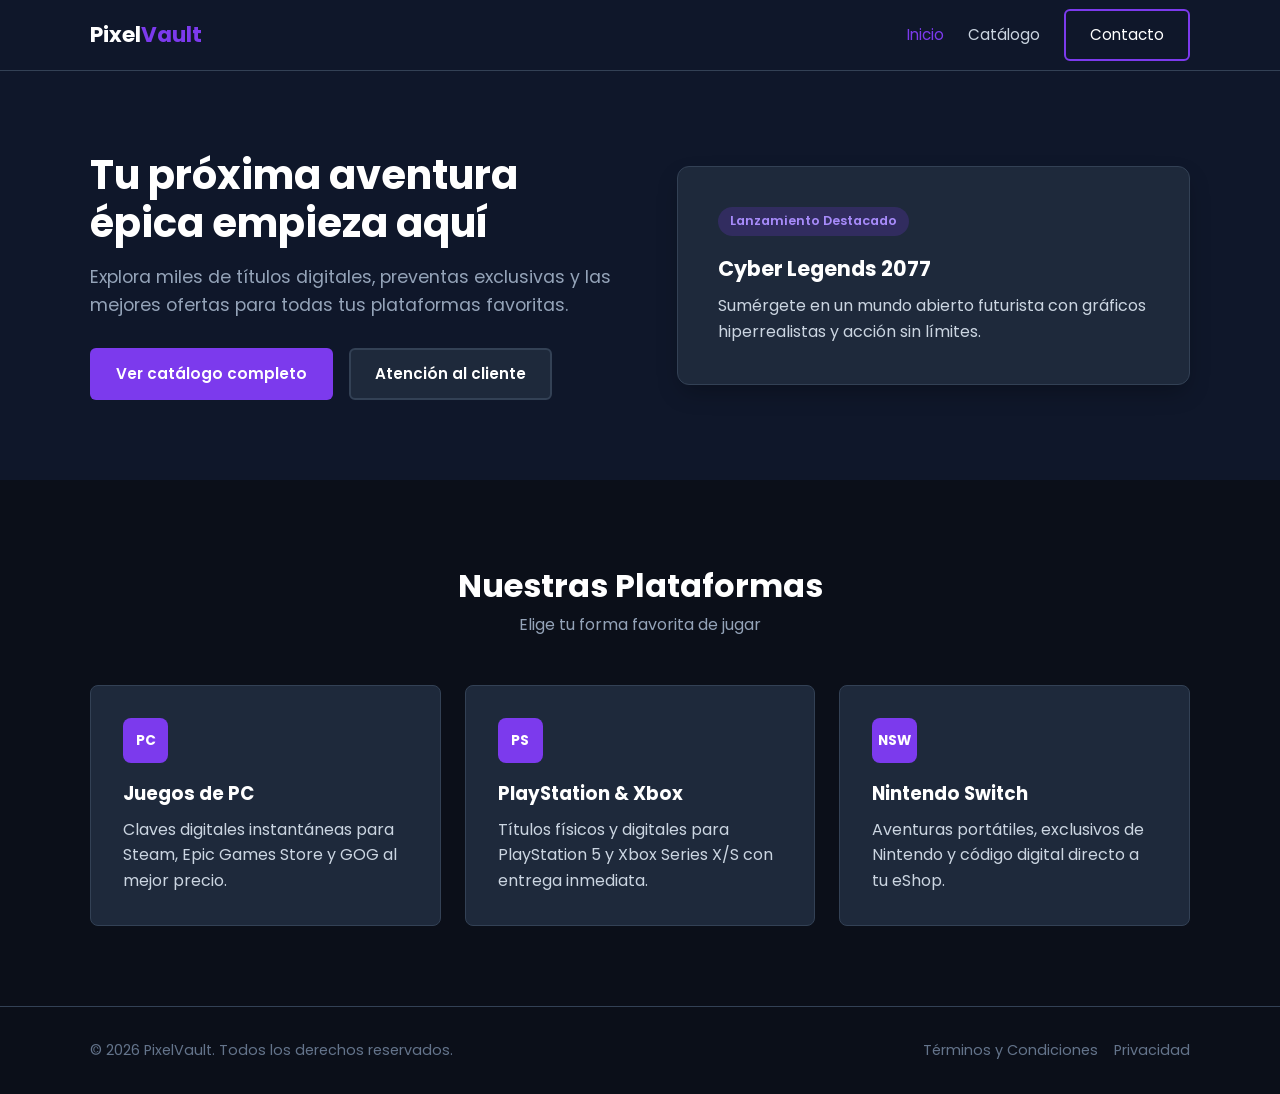
==== index.html @ 60fe0678 "Práctica 3. Creación página web" ====
<!DOCTYPE html>
<html lang="es">
<head>
    <meta charset="UTF-8">
    <meta name="viewport" content="width=device-width, initial-scale=1.0">
    <title>PixelVault &bull; Inicio</title>
    <link rel="preconnect" href="https://fonts.googleapis.com">
    <link rel="preconnect" href="https://fonts.gstatic.com" crossorigin>
    <link href="https://fonts.googleapis.com/css2?family=Poppins:wght@300;400;600;700&display=swap" rel="stylesheet">
    <link rel="stylesheet" href="styles.css">
</head>
<body>

    <header class="header">
        <div class="container navbar">
            <a href="index.html" class="brand-logo">Pixel<span>Vault</span></a>
            <nav class="nav-links">
                <a href="index.html" class="active">Inicio</a>
                <a href="catalogo.html">Catálogo</a>
                <a href="contacto.html" class="btn btn-outline">Contacto</a>
            </nav>
        </div>
    </header>

    <main>
        <section class="hero">
            <div class="container hero-content">
                <div class="hero-text">
                    <h1>Tu próxima aventura épica empieza aquí</h1>
                    <p>Explora miles de títulos digitales, preventas exclusivas y las mejores ofertas para todas tus plataformas favoritas.</p>
                    <div class="hero-actions">
                        <a href="catalogo.html" class="btn btn-primary">Ver catálogo completo</a>
                        <a href="contacto.html" class="btn btn-secondary">Atención al cliente</a>
                    </div>
                </div>
                <div class="hero-card">
                    <div class="card-badge">Lanzamiento Destacado</div>
                    <h3>Cyber Legends 2077</h3>
                    <p>Sumérgete en un mundo abierto futurista con gráficos hiperrealistas y acción sin límites.</p>
                </div>
            </div>
        </section>

        <section class="services">
            <div class="container">
                <div class="section-title">
                    <h2>Nuestras Plataformas</h2>
                    <p>Elige tu forma favorita de jugar</p>
                </div>
                <div class="cards-grid">
                    <article class="card">
                        <div class="card-icon">PC</div>
                        <h3>Juegos de PC</h3>
                        <p>Claves digitales instantáneas para Steam, Epic Games Store y GOG al mejor precio.</p>
                    </article>
                    <article class="card">
                        <div class="card-icon">PS</div>
                        <h3>PlayStation & Xbox</h3>
                        <p>Títulos físicos y digitales para PlayStation 5 y Xbox Series X/S con entrega inmediata.</p>
                    </article>
                    <article class="card">
                        <div class="card-icon">NSW</div>
                        <h3>Nintendo Switch</h3>
                        <p>Aventuras portátiles, exclusivos de Nintendo y código digital directo a tu eShop.</p>
                    </article>
                </div>
            </div>
        </section>
    </main>

    <footer class="footer">
        <div class="container footer-content">
            <p>&copy; 2026 PixelVault. Todos los derechos reservados.</p>
            <div class="footer-links">
                <a href="#">Términos y Condiciones</a>
                <a href="#">Privacidad</a>
            </div>
        </div>
    </footer>

</body>
</html>
---- styles.css ----
:root {
    --primary: #7c3aed;
    --primary-hover: #6d28d9;
    --dark: #0f172a;
    --text: #cbd5e1;
    --light-bg: #1e293b;
    --white: #ffffff;
    --border: #334155;
    --font-main: 'Poppins', sans-serif;
    --transition: all 0.25s ease;
}

* {
    margin: 0;
    padding: 0;
    box-sizing: border-box;
}

body {
    font-family: var(--font-main);
    color: var(--text);
    background-color: #0b0f19;
    line-height: 1.6;
}

a {
    text-decoration: none;
    color: inherit;
}

.container {
    width: 90%;
    max-width: 1100px;
    margin: 0 auto;
}

.btn {
    display: inline-block;
    padding: 0.75rem 1.5rem;
    border-radius: 6px;
    font-weight: 600;
    font-size: 0.95rem;
    cursor: pointer;
    transition: var(--transition);
    border: 2px solid transparent;
}

.btn-primary {
    background-color: var(--primary);
    color: var(--white);
}

.btn-primary:hover {
    background-color: var(--primary-hover);
}

.btn-secondary {
    background-color: var(--light-bg);
    color: var(--white);
    border-color: var(--border);
}

.btn-secondary:hover {
    background-color: #334155;
}

.btn-outline {
    border-color: var(--primary);
    color: var(--white);
}

.btn-outline:hover {
    background-color: var(--primary);
    color: var(--white);
}

.btn-block {
    width: 100%;
}

.header {
    background-color: #0f172a;
    border-bottom: 1px solid var(--border);
    position: sticky;
    top: 0;
    z-index: 100;
}

.navbar {
    display: flex;
    justify-content: space-between;
    align-items: center;
    height: 70px;
}

.brand-logo {
    font-size: 1.35rem;
    font-weight: 700;
    color: var(--white);
}

.brand-logo span {
    color: var(--primary);
}

.nav-links {
    display: flex;
    align-items: center;
    gap: 1.5rem;
}

.nav-links a {
    font-size: 0.95rem;
    font-weight: 400;
    transition: var(--transition);
}

.nav-links a:hover,
.nav-links a.active {
    color: var(--primary);
}

.hero {
    padding: 5rem 0;
    background-color: #0f172a;
}

.hero-content {
    display: flex;
    align-items: center;
    justify-content: space-between;
    gap: 3rem;
}

.hero-text {
    flex: 1;
}

.hero-text h1 {
    font-size: 2.5rem;
    color: var(--white);
    line-height: 1.2;
    margin-bottom: 1rem;
}

.hero-text p {
    font-size: 1.1rem;
    margin-bottom: 1.8rem;
    color: #94a3b8;
}

.hero-actions {
    display: flex;
    gap: 1rem;
}

.hero-card {
    flex: 0.8;
    background-color: var(--light-bg);
    padding: 2.5rem;
    border-radius: 12px;
    border: 1px solid var(--border);
    box-shadow: 0 10px 25px -5px rgba(0, 0, 0, 0.3);
}

.card-badge {
    display: inline-block;
    padding: 0.25rem 0.75rem;
    background-color: rgba(124, 58, 237, 0.2);
    color: #a78bfa;
    font-size: 0.8rem;
    font-weight: 600;
    border-radius: 20px;
    margin-bottom: 1rem;
}

.hero-card h3 {
    font-size: 1.3rem;
    color: var(--white);
    margin-bottom: 0.5rem;
}

.services, .catalog-section {
    padding: 5rem 0;
}

.section-title, .page-header {
    text-align: center;
    margin-bottom: 3rem;
}

.page-header {
    padding: 4rem 0 2rem;
    background-color: #0f172a;
    border-bottom: 1px solid var(--border);
}

.section-title h2, .page-header h1 {
    font-size: 2rem;
    color: var(--white);
}

.section-title p, .page-header p {
    color: #94a3b8;
}

.cards-grid {
    display: flex;
    gap: 1.5rem;
    justify-content: space-between;
}

.card {
    flex: 1;
    background-color: var(--light-bg);
    padding: 2rem;
    border: 1px solid var(--border);
    border-radius: 8px;
    transition: var(--transition);
}

.card:hover {
    border-color: var(--primary);
    transform: translateY(-4px);
}

.card-icon {
    font-size: 0.85rem;
    font-weight: 700;
    background-color: var(--primary);
    color: var(--white);
    width: 45px;
    height: 45px;
    display: flex;
    align-items: center;
    justify-content: center;
    border-radius: 8px;
    margin-bottom: 1rem;
}

.card h3 {
    font-size: 1.15rem;
    color: var(--white);
    margin-bottom: 0.5rem;
}

.platform-tag {
    font-size: 0.8rem;
    color: #a78bfa;
    font-weight: 600;
    margin-bottom: 0.75rem;
}

.price-box {
    margin-top: 1.5rem;
    display: flex;
    align-items: center;
    gap: 0.75rem;
}

.old-price {
    text-decoration: line-through;
    color: #64748b;
    font-size: 0.9rem;
}

.price {
    font-size: 1.25rem;
    font-weight: 700;
    color: var(--white);
}

.contact {
    padding: 5rem 0;
}

.contact-box {
    display: flex;
    gap: 3rem;
    background-color: var(--light-bg);
    border: 1px solid var(--border);
    padding: 3rem;
    border-radius: 12px;
}

.contact-info {
    flex: 1;
}

.contact-info h2 {
    font-size: 1.8rem;
    color: var(--white);
    margin-bottom: 1rem;
}

.contact-info p {
    color: #94a3b8;
    margin-bottom: 2rem;
}

.info-item {
    margin-bottom: 0.75rem;
}

.contact-form {
    flex: 1;
    display: flex;
    flex-direction: column;
    gap: 1.2rem;
}

.form-group {
    display: flex;
    flex-direction: column;
    gap: 0.4rem;
}

.form-group label {
    font-size: 0.9rem;
    font-weight: 600;
    color: var(--white);
}

.form-group input,
.form-group textarea {
    padding: 0.75rem;
    border: 1px solid var(--border);
    border-radius: 6px;
    font-family: inherit;
    font-size: 0.95rem;
    background-color: #0b0f19;
    color: var(--white);
    outline: none;
    transition: var(--transition);
}

.form-group input:focus,
.form-group textarea:focus {
    border-color: var(--primary);
}

.footer {
    background-color: #0b0f19;
    color: #64748b;
    padding: 2rem 0;
    font-size: 0.9rem;
    border-top: 1px solid var(--border);
}

.footer-content {
    display: flex;
    justify-content: space-between;
    align-items: center;
}

.footer-links {
    display: flex;
    gap: 1rem;
}

.footer-links a:hover {
    color: var(--white);
}

@media (max-width: 768px) {
    .navbar,
    .hero-content,
    .cards-grid,
    .contact-box,
    .footer-content {
        flex-direction: column;
        text-align: center;
    }

    .hero-actions {
        justify-content: center;
    }

    .contact-info {
        text-align: left;
    }

    .form-group {
        text-align: left;
    }
}
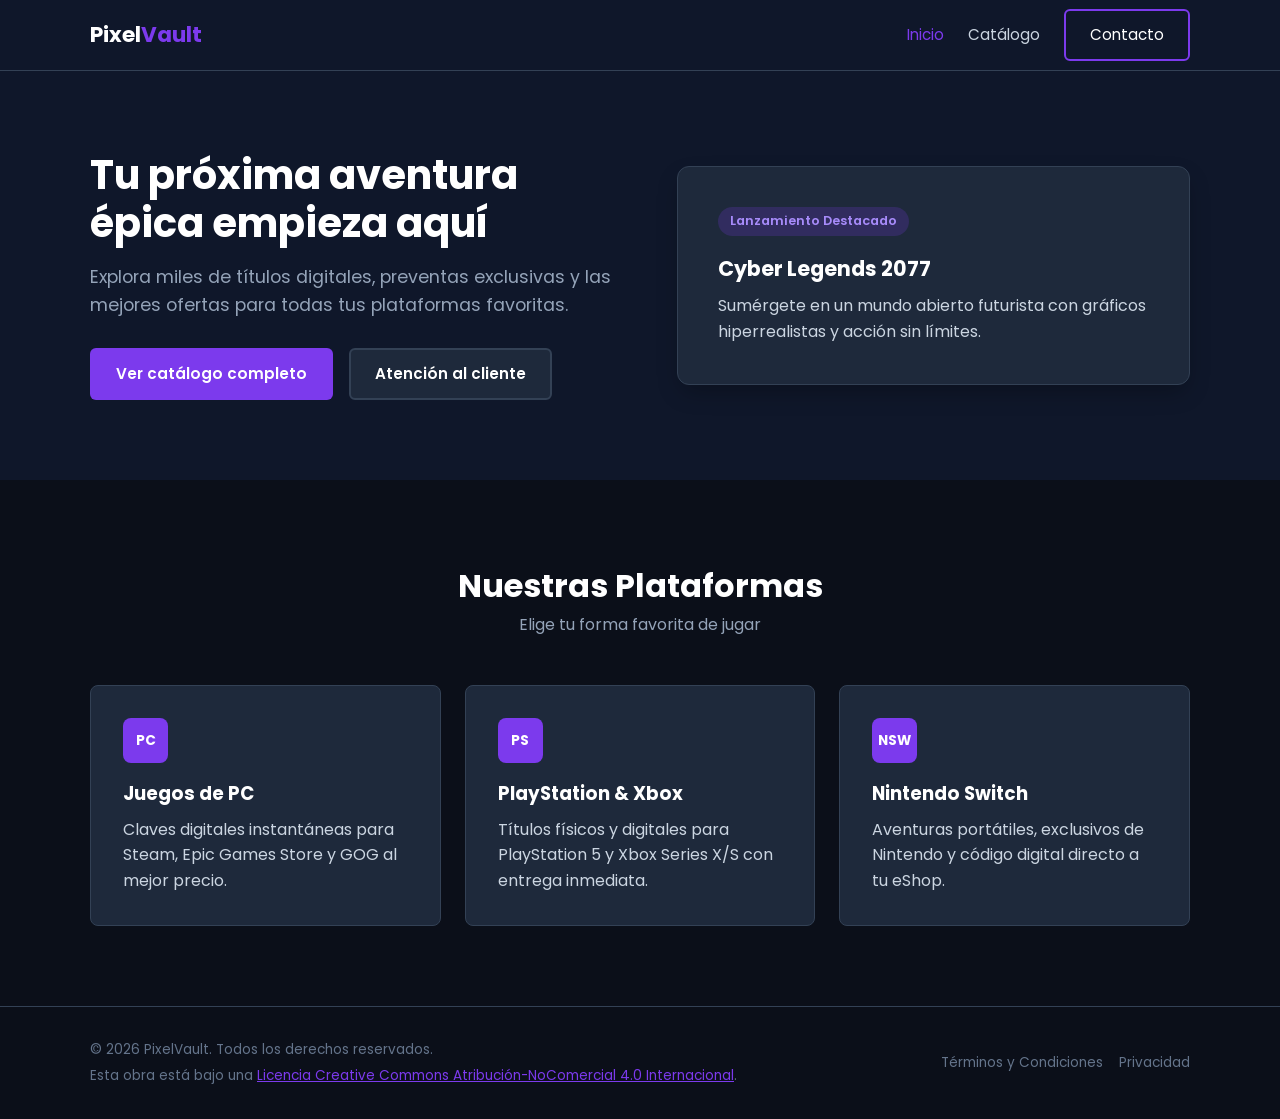
==== commit 0cab5fe0: "practica 5" ====
--- a/index.html
+++ b/index.html
@@ -4,6 +4,7 @@
     <meta charset="UTF-8">
     <meta name="viewport" content="width=device-width, initial-scale=1.0">
     <title>PixelVault &bull; Inicio</title>
+    <link rel="icon" type="image/x-icon" href="favicon.ico">
     <link rel="preconnect" href="https://fonts.googleapis.com">
     <link rel="preconnect" href="https://fonts.gstatic.com" crossorigin>
     <link href="https://fonts.googleapis.com/css2?family=Poppins:wght@300;400;600;700&display=swap" rel="stylesheet">
@@ -70,7 +71,12 @@
 
     <footer class="footer">
         <div class="container footer-content">
-            <p>&copy; 2026 PixelVault. Todos los derechos reservados.</p>
+            <div class="footer-info">
+                <p>&copy; 2026 PixelVault. Todos los derechos reservados.</p>
+                <p class="cc-license">
+                    Esta obra está bajo una <a rel="license" href="https://creativecommons.org/licenses/by-nc/4.0/deed.es" target="_blank">Licencia Creative Commons Atribución-NoComercial 4.0 Internacional</a>.
+                </p>
+            </div>
             <div class="footer-links">
                 <a href="#">Términos y Condiciones</a>
                 <a href="#">Privacidad</a>
--- a/styles.css
+++ b/styles.css
@@ -343,7 +343,7 @@
     background-color: #0b0f19;
     color: #64748b;
     padding: 2rem 0;
-    font-size: 0.9rem;
+    font-size: 0.85rem;
     border-top: 1px solid var(--border);
 }
 
@@ -351,6 +351,18 @@
     display: flex;
     justify-content: space-between;
     align-items: center;
+    gap: 1.5rem;
+}
+
+.footer-info {
+    display: flex;
+    flex-direction: column;
+    gap: 0.25rem;
+}
+
+.cc-license a {
+    color: var(--primary);
+    text-decoration: underline;
 }
 
 .footer-links {
@@ -376,11 +388,9 @@
         justify-content: center;
     }
 
-    .contact-info {
-        text-align: left;
-    }
-
-    .form-group {
-        text-align: left;
+    .contact-info,
+    .form-group,
+    .footer-info {
+        text-align: center;
     }
 }
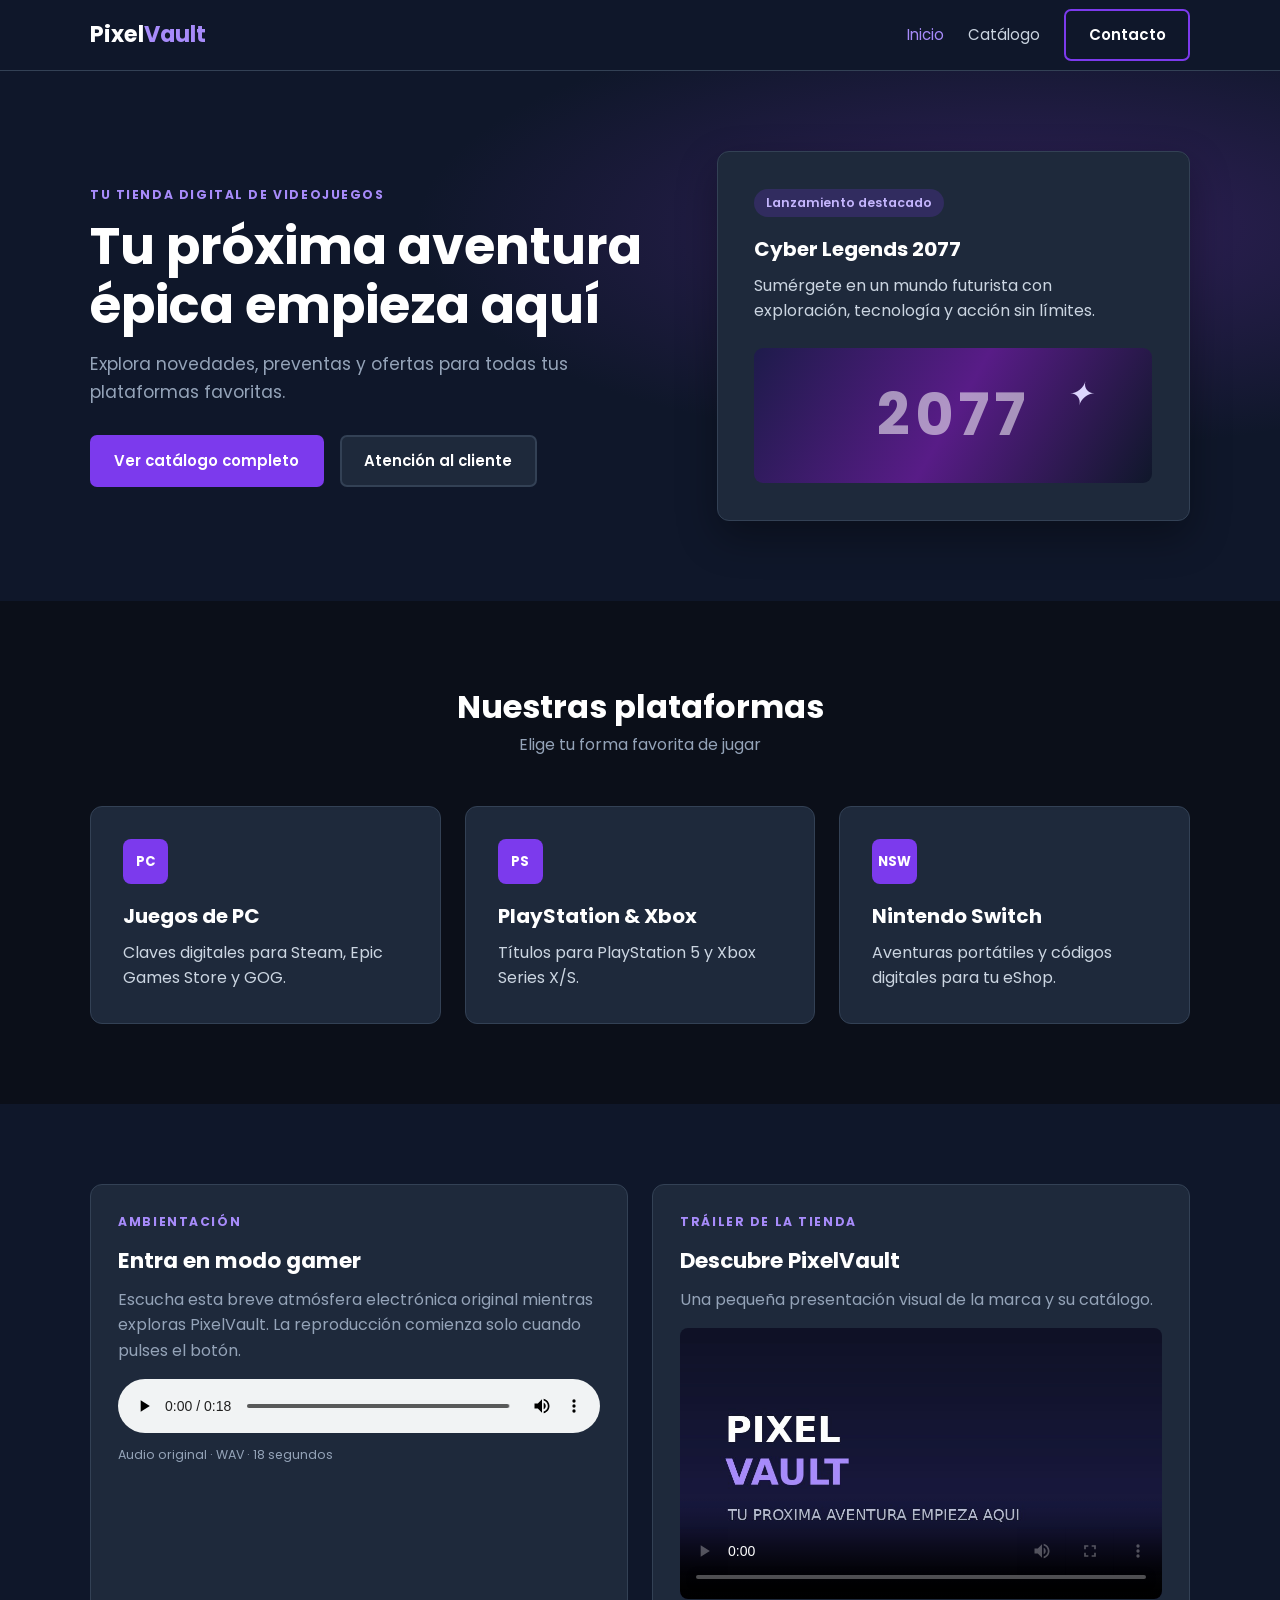
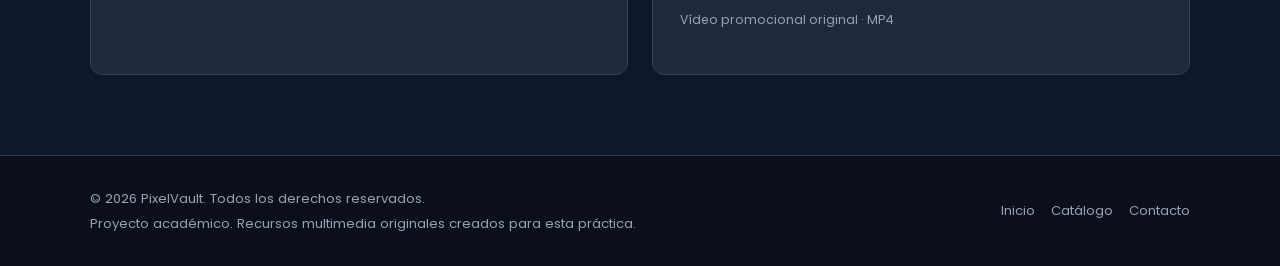
==== commit 3b03ec95: "multimedia2" ====
--- a/index.html
+++ b/index.html
@@ -1,88 +1,85 @@
 <!DOCTYPE html>
 <html lang="es">
 <head>
-    <meta charset="UTF-8">
-    <meta name="viewport" content="width=device-width, initial-scale=1.0">
-    <title>PixelVault &bull; Inicio</title>
-    <link rel="icon" type="image/x-icon" href="favicon.ico">
-    <link rel="preconnect" href="https://fonts.googleapis.com">
-    <link rel="preconnect" href="https://fonts.gstatic.com" crossorigin>
-    <link href="https://fonts.googleapis.com/css2?family=Poppins:wght@300;400;600;700&display=swap" rel="stylesheet">
-    <link rel="stylesheet" href="styles.css">
+  <meta charset="UTF-8">
+  <meta name="viewport" content="width=device-width, initial-scale=1.0">
+  <meta name="description" content="PixelVault: catálogo de videojuegos y novedades para tus plataformas favoritas.">
+  <title>PixelVault · Inicio</title>
+  <link rel="preconnect" href="https://fonts.googleapis.com">
+  <link rel="preconnect" href="https://fonts.gstatic.com" crossorigin>
+  <link href="https://fonts.googleapis.com/css2?family=Poppins:wght@300;400;600;700&display=swap" rel="stylesheet">
+  <link rel="stylesheet" href="styles.css">
 </head>
 <body>
-
-    <header class="header">
-        <div class="container navbar">
-            <a href="index.html" class="brand-logo">Pixel<span>Vault</span></a>
-            <nav class="nav-links">
-                <a href="index.html" class="active">Inicio</a>
-                <a href="catalogo.html">Catálogo</a>
-                <a href="contacto.html" class="btn btn-outline">Contacto</a>
-            </nav>
-        </div>
-    </header>
-
-    <main>
-        <section class="hero">
-            <div class="container hero-content">
-                <div class="hero-text">
-                    <h1>Tu próxima aventura épica empieza aquí</h1>
-                    <p>Explora miles de títulos digitales, preventas exclusivas y las mejores ofertas para todas tus plataformas favoritas.</p>
-                    <div class="hero-actions">
-                        <a href="catalogo.html" class="btn btn-primary">Ver catálogo completo</a>
-                        <a href="contacto.html" class="btn btn-secondary">Atención al cliente</a>
-                    </div>
-                </div>
-                <div class="hero-card">
-                    <div class="card-badge">Lanzamiento Destacado</div>
-                    <h3>Cyber Legends 2077</h3>
-                    <p>Sumérgete en un mundo abierto futurista con gráficos hiperrealistas y acción sin límites.</p>
-                </div>
-            </div>
-        </section>
-
-        <section class="services">
-            <div class="container">
-                <div class="section-title">
-                    <h2>Nuestras Plataformas</h2>
-                    <p>Elige tu forma favorita de jugar</p>
-                </div>
-                <div class="cards-grid">
-                    <article class="card">
-                        <div class="card-icon">PC</div>
-                        <h3>Juegos de PC</h3>
-                        <p>Claves digitales instantáneas para Steam, Epic Games Store y GOG al mejor precio.</p>
-                    </article>
-                    <article class="card">
-                        <div class="card-icon">PS</div>
-                        <h3>PlayStation & Xbox</h3>
-                        <p>Títulos físicos y digitales para PlayStation 5 y Xbox Series X/S con entrega inmediata.</p>
-                    </article>
-                    <article class="card">
-                        <div class="card-icon">NSW</div>
-                        <h3>Nintendo Switch</h3>
-                        <p>Aventuras portátiles, exclusivos de Nintendo y código digital directo a tu eShop.</p>
-                    </article>
-                </div>
-            </div>
-        </section>
-    </main>
-
-    <footer class="footer">
-        <div class="container footer-content">
-            <div class="footer-info">
-                <p>&copy; 2026 PixelVault. Todos los derechos reservados.</p>
-                <p class="cc-license">
-                    Esta obra está bajo una <a rel="license" href="https://creativecommons.org/licenses/by-nc/4.0/deed.es" target="_blank">Licencia Creative Commons Atribución-NoComercial 4.0 Internacional</a>.
-                </p>
-            </div>
-            <div class="footer-links">
-                <a href="#">Términos y Condiciones</a>
-                <a href="#">Privacidad</a>
-            </div>
-        </div>
-    </footer>
-
+<header class="header">
+  <div class="container navbar">
+    <a href="index.html" class="brand-logo" aria-label="PixelVault, inicio">Pixel<span>Vault</span></a>
+    <button class="menu-toggle" aria-label="Abrir menú" aria-expanded="false">☰</button>
+    <nav class="nav-links" aria-label="Navegación principal">
+      <a href="index.html" class="active">Inicio</a>
+      <a href="catalogo.html" class="">Catálogo</a>
+      <a href="contacto.html" class="btn btn-outline ">Contacto</a>
+    </nav>
+  </div>
+</header>
+<main>
+<section class="hero">
+  <div class="container hero-content">
+    <div class="hero-text">
+      <p class="eyebrow">TU TIENDA DIGITAL DE VIDEOJUEGOS</p>
+      <h1>Tu próxima aventura épica empieza aquí</h1>
+      <p>Explora novedades, preventas y ofertas para todas tus plataformas favoritas.</p>
+      <div class="hero-actions">
+        <a href="catalogo.html" class="btn btn-primary">Ver catálogo completo</a>
+        <a href="contacto.html" class="btn btn-secondary">Atención al cliente</a>
+      </div>
+    </div>
+    <div class="hero-card">
+      <span class="card-badge">Lanzamiento destacado</span>
+      <h2>Cyber Legends 2077</h2>
+      <p>Sumérgete en un mundo futurista con exploración, tecnología y acción sin límites.</p>
+      <div class="hero-art" aria-hidden="true"><span>2077</span><i>✦</i></div>
+    </div>
+  </div>
+</section>
+<section class="services section">
+  <div class="container">
+    <div class="section-title"><h2>Nuestras plataformas</h2><p>Elige tu forma favorita de jugar</p></div>
+    <div class="cards-grid">
+      <article class="card"><div class="card-icon">PC</div><h3>Juegos de PC</h3><p>Claves digitales para Steam, Epic Games Store y GOG.</p></article>
+      <article class="card"><div class="card-icon">PS</div><h3>PlayStation &amp; Xbox</h3><p>Títulos para PlayStation 5 y Xbox Series X/S.</p></article>
+      <article class="card"><div class="card-icon">NSW</div><h3>Nintendo Switch</h3><p>Aventuras portátiles y códigos digitales para tu eShop.</p></article>
+    </div>
+  </div>
+</section>
+<section class="multimedia section">
+  <div class="container media-grid">
+    <div class="media-copy"><p class="eyebrow">AMBIENTACIÓN</p><h2>Entra en modo gamer</h2><p>Escucha esta breve atmósfera electrónica original mientras exploras PixelVault. La reproducción comienza solo cuando pulses el botón.</p>
+      <audio controls preload="metadata">
+        <source src="assets/ambiente-pixelvault.wav" type="audio/wav">
+        Tu navegador no admite el elemento de audio.
+      </audio>
+      <p class="media-note">Audio original · WAV · 18 segundos</p>
+    </div>
+    <div class="media-copy"><p class="eyebrow">TRÁILER DE LA TIENDA</p><h2>Descubre PixelVault</h2><p>Una pequeña presentación visual de la marca y su catálogo.</p>
+      <video controls preload="metadata" poster="assets/video-poster.jpg">
+        <source src="assets/promo-pixelvault.mp4" type="video/mp4">
+        Tu navegador no admite el elemento de vídeo.
+      </video>
+      <p class="media-note">Vídeo promocional original · MP4</p>
+    </div>
+  </div>
+</section>
+</main>
+<footer class="footer">
+  <div class="container footer-content">
+    <div class="footer-info">
+      <p>© 2026 PixelVault. Todos los derechos reservados.</p>
+      <p class="cc-license">Proyecto académico. Recursos multimedia originales creados para esta práctica.</p>
+    </div>
+    <div class="footer-links"><a href="index.html">Inicio</a><a href="catalogo.html">Catálogo</a><a href="contacto.html">Contacto</a></div>
+  </div>
+</footer>
+<script src="script.js"></script>
 </body>
 </html>
--- a/styles.css
+++ b/styles.css
@@ -1,396 +1,102 @@
-:root {
-    --primary: #7c3aed;
-    --primary-hover: #6d28d9;
-    --dark: #0f172a;
-    --text: #cbd5e1;
-    --light-bg: #1e293b;
-    --white: #ffffff;
-    --border: #334155;
-    --font-main: 'Poppins', sans-serif;
-    --transition: all 0.25s ease;
+ :root {
+  --primary:#7c3aed; --primary-hover:#6d28d9; --dark:#0b0f19;
+  --panel:#1e293b; --text:#cbd5e1; --muted:#94a3b8; --white:#fff;
+  --border:#334155; --font-main:'Poppins',sans-serif; --transition:all .25s ease;
 }
+*{margin:0;padding:0;box-sizing:border-box}
+html{scroll-behavior:smooth}
+body{font-family:var(--font-main);color:var(--text);background:var(--dark);line-height:1.6}
+a{color:inherit;text-decoration:none}
+.container{width:min(1100px,90%);margin-inline:auto}
+.section{padding:5rem 0}
+.btn{display:inline-block;padding:.75rem 1.4rem;border:2px solid transparent;border-radius:7px;font-weight:600;font-size:.93rem;cursor:pointer;transition:var(--transition)}
+.btn-primary{background:var(--primary);color:var(--white)}
+.btn-primary:hover{background:var(--primary-hover);transform:translateY(-2px)}
+.btn-secondary{background:var(--panel);border-color:var(--border);color:var(--white)}
+.btn-secondary:hover{border-color:var(--primary)}
+.btn-outline{border-color:var(--primary);color:var(--white)}
+.btn-outline:hover,.btn-outline.active{background:var(--primary);color:var(--white)}
+.btn-block{width:100%}
+.header{position:sticky;top:0;z-index:10;background:#0f172a;border-bottom:1px solid var(--border)}
+.navbar{min-height:70px;display:flex;align-items:center;justify-content:space-between;gap:1rem}
+.brand-logo{font-size:1.4rem;font-weight:700;color:var(--white)}
+.brand-logo span{color:#a78bfa}
+.nav-links{display:flex;align-items:center;gap:1.5rem}
+.nav-links a{font-size:.94rem;transition:var(--transition)}
+.nav-links a:hover,.nav-links a.active:not(.btn){color:#a78bfa}
+.menu-toggle{display:none;background:transparent;color:var(--white);border:1px solid var(--border);border-radius:6px;padding:.4rem .7rem;font-size:1.2rem}
+.hero{padding:5rem 0;background:radial-gradient(ellipse at 80% 30%,#31205a 0,transparent 42%),#0f172a}
+.hero-content{display:grid;grid-template-columns:1.1fr .9fr;align-items:center;gap:3rem}
+.eyebrow{color:#a78bfa;font-size:.76rem;font-weight:700;letter-spacing:.13em;margin-bottom:.8rem}
+.hero-text h1{font-size:clamp(2rem,4vw,3.2rem);line-height:1.15;color:var(--white);margin-bottom:1rem}
+.hero-text>p:not(.eyebrow){font-size:1.08rem;color:var(--muted);margin-bottom:1.8rem;max-width:600px}
+.hero-actions{display:flex;gap:1rem;flex-wrap:wrap}
+.hero-card,.card,.contact-box,.media-copy{background:var(--panel);border:1px solid var(--border);border-radius:12px}
+.hero-card{padding:2.3rem;box-shadow:0 16px 40px #0005}
+.card-badge{display:inline-block;padding:.25rem .75rem;background:#7c3aed33;color:#c4b5fd;font-size:.78rem;font-weight:600;border-radius:20px;margin-bottom:1rem}
+.hero-card h2,.card h2,.card h3{color:var(--white);margin-bottom:.5rem;font-size:1.25rem}
+.hero-art{height:135px;margin-top:1.5rem;border-radius:9px;display:flex;align-items:center;justify-content:center;position:relative;overflow:hidden;background:linear-gradient(120deg,#1e1b4b,#581c87,#0f172a)}
+.hero-art span{font-size:3.6rem;font-weight:700;color:#fff8;letter-spacing:.08em}
+.hero-art i{position:absolute;right:15%;top:15%;font-size:2rem;color:#ddd6fe}
+.section-title,.page-header{text-align:center;margin-bottom:3rem}
+.section-title h2,.page-header h1{font-size:2rem;color:var(--white)}
+.section-title p,.page-header p{color:var(--muted)}
+.cards-grid{display:grid;grid-template-columns:repeat(3,minmax(0,1fr));gap:1.5rem}
+.card{padding:2rem;transition:var(--transition);min-width:0}
+.card:hover{border-color:var(--primary);transform:translateY(-4px)}
+.card-icon{width:45px;height:45px;display:grid;place-items:center;background:var(--primary);color:#fff;border-radius:8px;font-size:.82rem;font-weight:700;margin-bottom:1rem}
+.page-header{padding:4rem 0 2rem;background:#0f172a;border-bottom:1px solid var(--border);margin-bottom:0}
+.catalog-section{padding-top:4rem}
+.platform-tag{font-size:.8rem;color:#c4b5fd;font-weight:600;margin-bottom:.75rem}
+.price-box{display:flex;align-items:center;gap:.75rem;margin-top:1.5rem}
+.old-price{color:#64748b;text-decoration:line-through;font-size:.9rem}
+.price{font-size:1.25rem;color:var(--white);font-weight:700}
+.contact-box{display:grid;grid-template-columns:1fr 1fr;gap:3rem;padding:3rem}
+.contact-info h1{font-size:1.8rem;color:var(--white);margin-bottom:1rem}
+.contact-info>p:not(.eyebrow){color:var(--muted);margin-bottom:2rem}
+.info-item{margin-bottom:1rem}
+.contact-form{display:flex;flex-direction:column;gap:1rem;min-width:0}
+.form-group{display:flex;flex-direction:column;gap:.4rem}
+.form-group label{font-size:.9rem;font-weight:600;color:var(--white)}
+.form-group input,.form-group textarea{width:100%;padding:.8rem;border:1px solid var(--border);border-radius:6px;font:inherit;font-size:.94rem;background:#0b0f19;color:var(--white);outline:none;transition:var(--transition)}
+.form-group input:focus,.form-group textarea:focus{border-color:var(--primary);box-shadow:0 0 0 3px #7c3aed30}
+.form-group textarea{resize:vertical}
+.multimedia{background:#0f172a}
+.media-grid{display:grid;grid-template-columns:1fr 1fr;gap:1.5rem}
+.media-copy{padding:1.7rem;min-width:0}
+.media-copy h2{font-size:1.35rem;color:var(--white);margin-bottom:.5rem}
+.media-copy p:not(.eyebrow){color:var(--muted);margin-bottom:1rem}
+audio,video{display:block;width:100%;max-width:100%;margin-top:1rem;border-radius:8px}
+video{aspect-ratio:16/9;background:#080b12;object-fit:cover}
+.media-note{font-size:.78rem;color:#94a3b8;margin-top:.7rem}
+.footer{padding:2rem 0;border-top:1px solid var(--border);color:#94a3b8;font-size:.82rem}
+.footer-content{display:flex;justify-content:space-between;align-items:center;gap:1.5rem}
+.footer-info{display:flex;flex-direction:column;gap:.25rem}
+.footer-links{display:flex;gap:1rem;flex-wrap:wrap}
+.footer-links a:hover{color:#fff}
+:focus-visible{outline:3px solid #c4b5fd;outline-offset:3px}
 
-* {
-    margin: 0;
-    padding: 0;
-    box-sizing: border-box;
+/* EJEMPLO RESPONSIVE 1: tablet. Dos columnas pasan a una en hero y multimedia. */
+@media(max-width:900px){
+  .hero-content{grid-template-columns:1fr 1fr;gap:1.5rem}
+  .contact-box{gap:1.5rem;padding:2rem}
+  .cards-grid{gap:1rem}
 }
-
-body {
-    font-family: var(--font-main);
-    color: var(--text);
-    background-color: #0b0f19;
-    line-height: 1.6;
+/* EJEMPLO RESPONSIVE 2: móvil. Menú compacto y tarjetas apiladas. */
+@media(max-width:680px){
+  .navbar{min-height:64px;flex-wrap:wrap;padding:.7rem 0}
+  .menu-toggle{display:block}
+  .nav-links{display:none;flex-basis:100%;flex-direction:column;align-items:stretch;gap:.4rem;padding:.5rem 0 1rem}
+  .nav-links.open{display:flex}
+  .nav-links a{padding:.55rem;text-align:center}
+  .hero{padding:3.2rem 0}
+  .hero-content,.cards-grid,.contact-box,.media-grid{grid-template-columns:1fr}
+  .hero-text h1{font-size:2.15rem}
+  .hero-actions{flex-direction:column;align-items:stretch}
+  .hero-actions .btn{text-align:center}
+  .section{padding:3.2rem 0}
+  .contact-box{padding:1.4rem}
+  .section-title{margin-bottom:2rem}
+  .footer-content{flex-direction:column;text-align:center}
+  .footer-links{justify-content:center}
 }
-
-a {
-    text-decoration: none;
-    color: inherit;
-}
-
-.container {
-    width: 90%;
-    max-width: 1100px;
-    margin: 0 auto;
-}
-
-.btn {
-    display: inline-block;
-    padding: 0.75rem 1.5rem;
-    border-radius: 6px;
-    font-weight: 600;
-    font-size: 0.95rem;
-    cursor: pointer;
-    transition: var(--transition);
-    border: 2px solid transparent;
-}
-
-.btn-primary {
-    background-color: var(--primary);
-    color: var(--white);
-}
-
-.btn-primary:hover {
-    background-color: var(--primary-hover);
-}
-
-.btn-secondary {
-    background-color: var(--light-bg);
-    color: var(--white);
-    border-color: var(--border);
-}
-
-.btn-secondary:hover {
-    background-color: #334155;
-}
-
-.btn-outline {
-    border-color: var(--primary);
-    color: var(--white);
-}
-
-.btn-outline:hover {
-    background-color: var(--primary);
-    color: var(--white);
-}
-
-.btn-block {
-    width: 100%;
-}
-
-.header {
-    background-color: #0f172a;
-    border-bottom: 1px solid var(--border);
-    position: sticky;
-    top: 0;
-    z-index: 100;
-}
-
-.navbar {
-    display: flex;
-    justify-content: space-between;
-    align-items: center;
-    height: 70px;
-}
-
-.brand-logo {
-    font-size: 1.35rem;
-    font-weight: 700;
-    color: var(--white);
-}
-
-.brand-logo span {
-    color: var(--primary);
-}
-
-.nav-links {
-    display: flex;
-    align-items: center;
-    gap: 1.5rem;
-}
-
-.nav-links a {
-    font-size: 0.95rem;
-    font-weight: 400;
-    transition: var(--transition);
-}
-
-.nav-links a:hover,
-.nav-links a.active {
-    color: var(--primary);
-}
-
-.hero {
-    padding: 5rem 0;
-    background-color: #0f172a;
-}
-
-.hero-content {
-    display: flex;
-    align-items: center;
-    justify-content: space-between;
-    gap: 3rem;
-}
-
-.hero-text {
-    flex: 1;
-}
-
-.hero-text h1 {
-    font-size: 2.5rem;
-    color: var(--white);
-    line-height: 1.2;
-    margin-bottom: 1rem;
-}
-
-.hero-text p {
-    font-size: 1.1rem;
-    margin-bottom: 1.8rem;
-    color: #94a3b8;
-}
-
-.hero-actions {
-    display: flex;
-    gap: 1rem;
-}
-
-.hero-card {
-    flex: 0.8;
-    background-color: var(--light-bg);
-    padding: 2.5rem;
-    border-radius: 12px;
-    border: 1px solid var(--border);
-    box-shadow: 0 10px 25px -5px rgba(0, 0, 0, 0.3);
-}
-
-.card-badge {
-    display: inline-block;
-    padding: 0.25rem 0.75rem;
-    background-color: rgba(124, 58, 237, 0.2);
-    color: #a78bfa;
-    font-size: 0.8rem;
-    font-weight: 600;
-    border-radius: 20px;
-    margin-bottom: 1rem;
-}
-
-.hero-card h3 {
-    font-size: 1.3rem;
-    color: var(--white);
-    margin-bottom: 0.5rem;
-}
-
-.services, .catalog-section {
-    padding: 5rem 0;
-}
-
-.section-title, .page-header {
-    text-align: center;
-    margin-bottom: 3rem;
-}
-
-.page-header {
-    padding: 4rem 0 2rem;
-    background-color: #0f172a;
-    border-bottom: 1px solid var(--border);
-}
-
-.section-title h2, .page-header h1 {
-    font-size: 2rem;
-    color: var(--white);
-}
-
-.section-title p, .page-header p {
-    color: #94a3b8;
-}
-
-.cards-grid {
-    display: flex;
-    gap: 1.5rem;
-    justify-content: space-between;
-}
-
-.card {
-    flex: 1;
-    background-color: var(--light-bg);
-    padding: 2rem;
-    border: 1px solid var(--border);
-    border-radius: 8px;
-    transition: var(--transition);
-}
-
-.card:hover {
-    border-color: var(--primary);
-    transform: translateY(-4px);
-}
-
-.card-icon {
-    font-size: 0.85rem;
-    font-weight: 700;
-    background-color: var(--primary);
-    color: var(--white);
-    width: 45px;
-    height: 45px;
-    display: flex;
-    align-items: center;
-    justify-content: center;
-    border-radius: 8px;
-    margin-bottom: 1rem;
-}
-
-.card h3 {
-    font-size: 1.15rem;
-    color: var(--white);
-    margin-bottom: 0.5rem;
-}
-
-.platform-tag {
-    font-size: 0.8rem;
-    color: #a78bfa;
-    font-weight: 600;
-    margin-bottom: 0.75rem;
-}
-
-.price-box {
-    margin-top: 1.5rem;
-    display: flex;
-    align-items: center;
-    gap: 0.75rem;
-}
-
-.old-price {
-    text-decoration: line-through;
-    color: #64748b;
-    font-size: 0.9rem;
-}
-
-.price {
-    font-size: 1.25rem;
-    font-weight: 700;
-    color: var(--white);
-}
-
-.contact {
-    padding: 5rem 0;
-}
-
-.contact-box {
-    display: flex;
-    gap: 3rem;
-    background-color: var(--light-bg);
-    border: 1px solid var(--border);
-    padding: 3rem;
-    border-radius: 12px;
-}
-
-.contact-info {
-    flex: 1;
-}
-
-.contact-info h2 {
-    font-size: 1.8rem;
-    color: var(--white);
-    margin-bottom: 1rem;
-}
-
-.contact-info p {
-    color: #94a3b8;
-    margin-bottom: 2rem;
-}
-
-.info-item {
-    margin-bottom: 0.75rem;
-}
-
-.contact-form {
-    flex: 1;
-    display: flex;
-    flex-direction: column;
-    gap: 1.2rem;
-}
-
-.form-group {
-    display: flex;
-    flex-direction: column;
-    gap: 0.4rem;
-}
-
-.form-group label {
-    font-size: 0.9rem;
-    font-weight: 600;
-    color: var(--white);
-}
-
-.form-group input,
-.form-group textarea {
-    padding: 0.75rem;
-    border: 1px solid var(--border);
-    border-radius: 6px;
-    font-family: inherit;
-    font-size: 0.95rem;
-    background-color: #0b0f19;
-    color: var(--white);
-    outline: none;
-    transition: var(--transition);
-}
-
-.form-group input:focus,
-.form-group textarea:focus {
-    border-color: var(--primary);
-}
-
-.footer {
-    background-color: #0b0f19;
-    color: #64748b;
-    padding: 2rem 0;
-    font-size: 0.85rem;
-    border-top: 1px solid var(--border);
-}
-
-.footer-content {
-    display: flex;
-    justify-content: space-between;
-    align-items: center;
-    gap: 1.5rem;
-}
-
-.footer-info {
-    display: flex;
-    flex-direction: column;
-    gap: 0.25rem;
-}
-
-.cc-license a {
-    color: var(--primary);
-    text-decoration: underline;
-}
-
-.footer-links {
-    display: flex;
-    gap: 1rem;
-}
-
-.footer-links a:hover {
-    color: var(--white);
-}
-
-@media (max-width: 768px) {
-    .navbar,
-    .hero-content,
-    .cards-grid,
-    .contact-box,
-    .footer-content {
-        flex-direction: column;
-        text-align: center;
-    }
-
-    .hero-actions {
-        justify-content: center;
-    }
-
-    .contact-info,
-    .form-group,
-    .footer-info {
-        text-align: center;
-    }
-}
